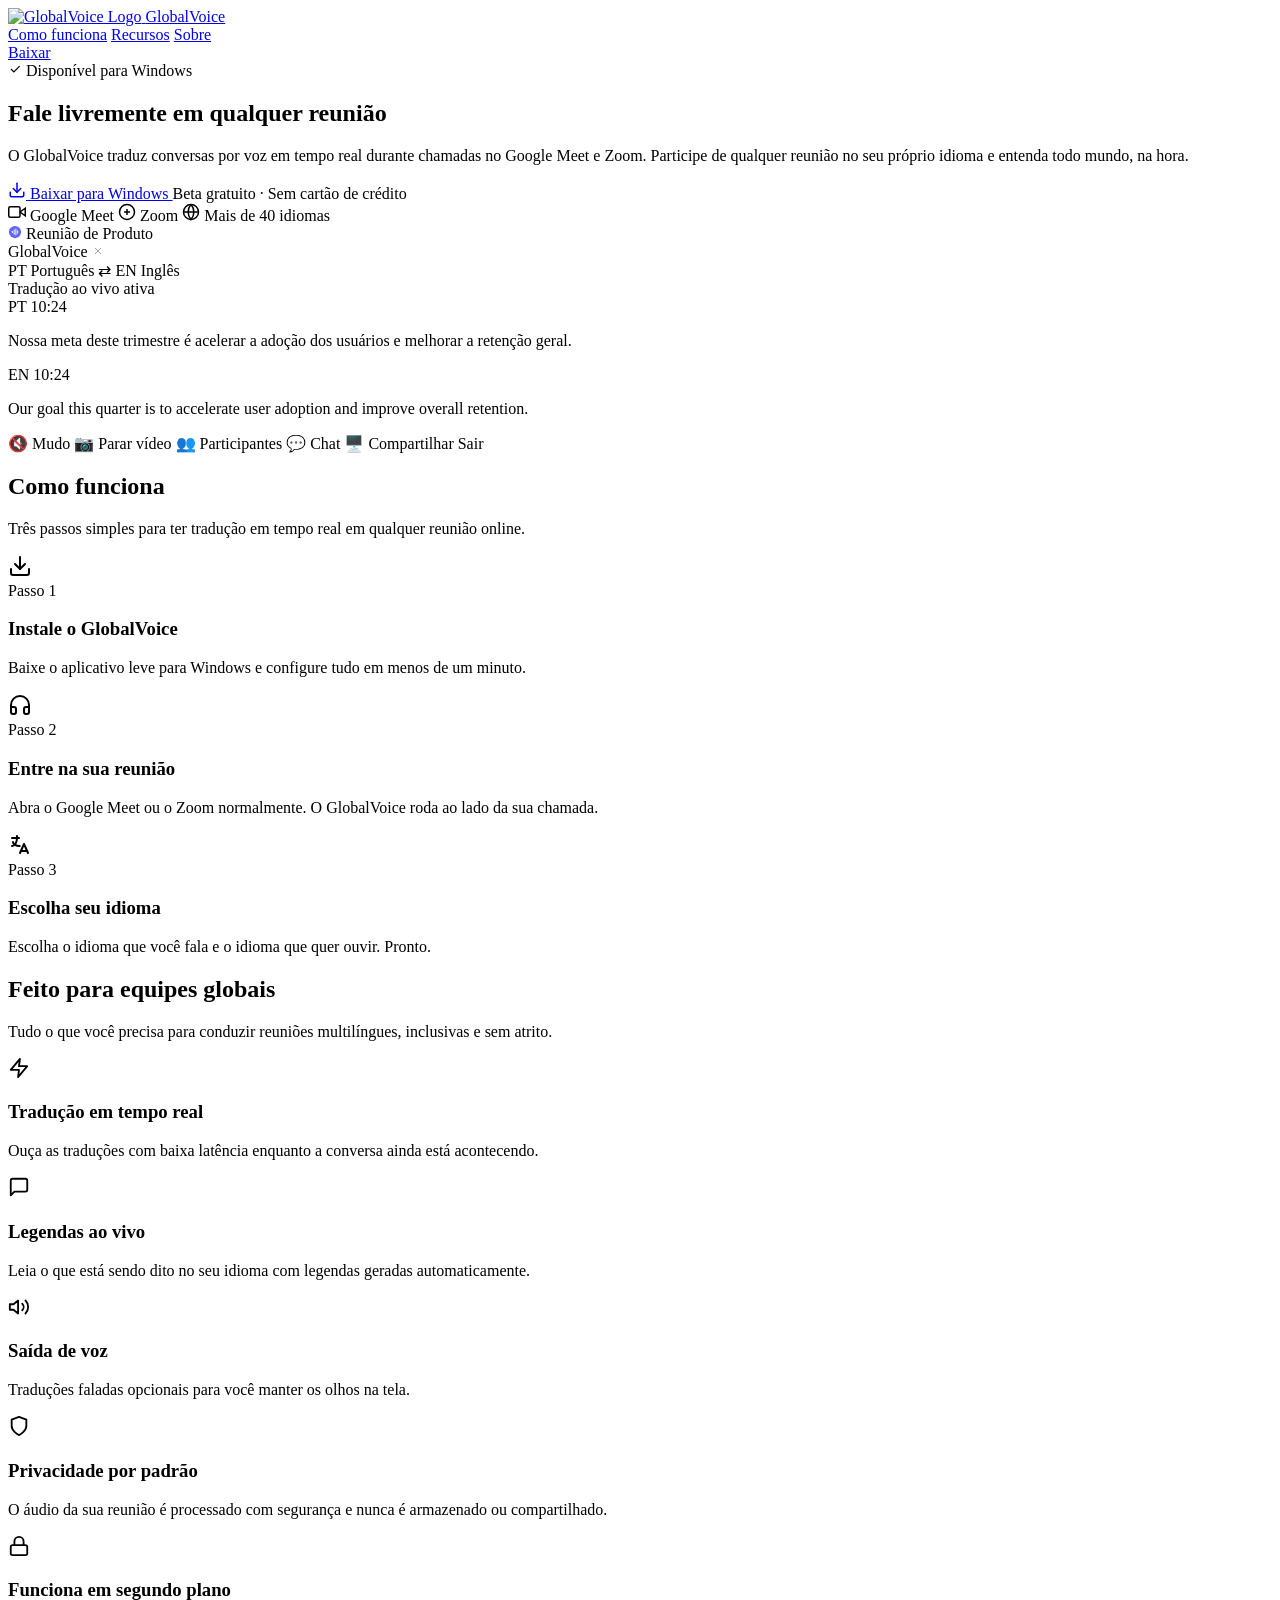
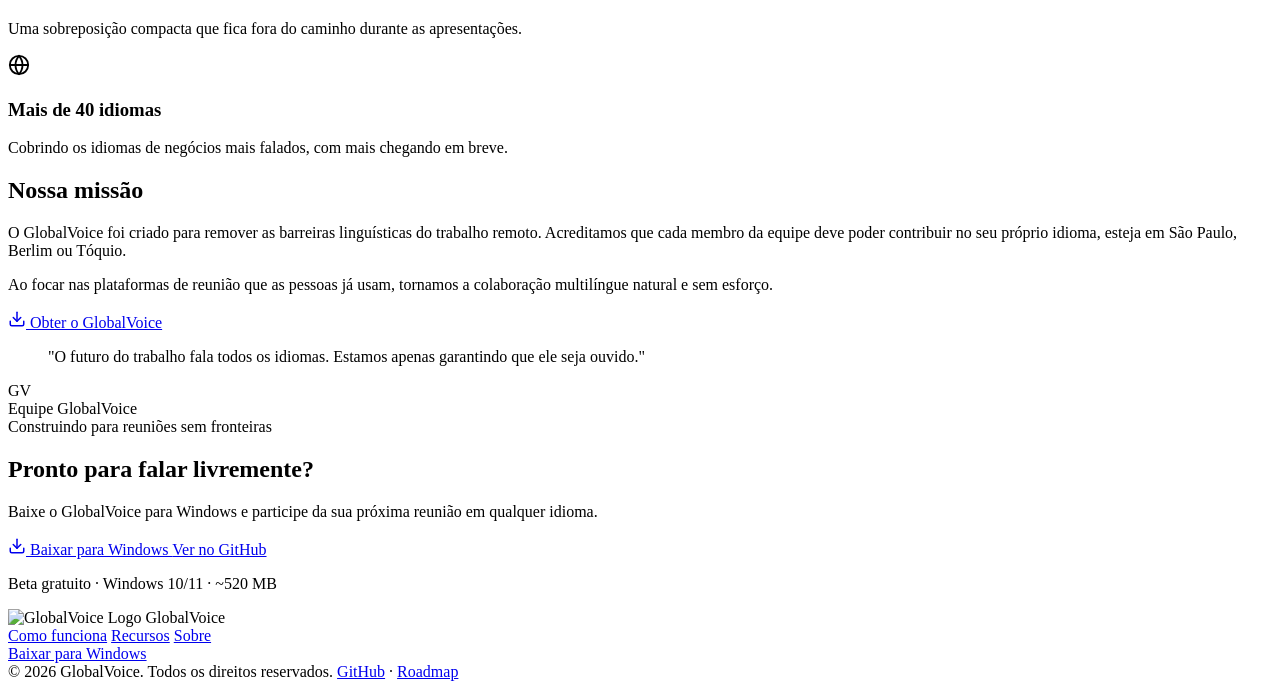
==== docs/index.html @ 8da2e888 "Create index.html" ====
<!DOCTYPE html>
<html lang="pt-BR">
<head>
    <meta charset="UTF-8">
    <meta name="viewport" content="width=device-width, initial-scale=1.0">
    <title>GlobalVoice — Fale livremente em qualquer reunião</title>
    <meta name="description" content="O GlobalVoice traduz conversas por voz em tempo real durante chamadas no Google Meet e Zoom. Participe de qualquer reunião no seu próprio idioma.">
    <!-- Atualizado para apontar para o novo ícone -->
    <link rel="icon" type="image/png" href="assets/newicon.png">
    <link rel="preconnect" href="https://fonts.googleapis.com">
    <link rel="preconnect" href="https://fonts.gstatic.com" crossorigin>
    <link href="https://fonts.googleapis.com/css2?family=Inter:wght@400;500;600;700;800&display=swap" rel="stylesheet">
    <link rel="stylesheet" href="style.css">
</head>
<body>

    <!-- ============ NAVBAR ============ -->
    <header class="navbar">
        <div class="container navbar-inner">
            <a href="#" class="brand" aria-label="GlobalVoice">
                <!-- Novo ícone como imagem -->
                <img src="assets/newicon.png" alt="GlobalVoice Logo" class="brand-logo">
                <span class="brand-name">GlobalVoice</span>
            </a>
            <nav class="nav-links">
                <a href="#como-funciona">Como funciona</a>
                <a href="#recursos">Recursos</a>
                <a href="#sobre">Sobre</a>
            </nav>
            <a href="https://github.com/GlobalVoice-Uni/GlobalVoice-Desktop/releases/latest/download/GlobalVoice-Setup-0.2.1.exe" class="btn btn-primary btn-sm">Baixar</a>
        </div>
    </header>

    <!-- ============ HERO ============ -->
    <section class="hero">
        <div class="container hero-grid">
            <div class="hero-content">
                <span class="badge">
                    <svg width="14" height="14" viewBox="0 0 24 24" fill="none" stroke="currentColor" stroke-width="2">
                        <path d="M5 12l5 5L20 7"/>
                    </svg>
                    Disponível para Windows
                </span>
                <h1 class="hero-title">Fale livremente em qualquer reunião</h1>
                <p class="hero-subtitle">
                    O GlobalVoice traduz conversas por voz em tempo real durante chamadas
                    no Google Meet e Zoom. Participe de qualquer reunião no seu próprio
                    idioma e entenda todo mundo, na hora.
                </p>
                <div class="hero-actions">
                    <a href="https://github.com/GlobalVoice-Uni/GlobalVoice-Desktop/releases/latest/download/GlobalVoice-Setup-0.2.1.exe" class="btn btn-primary btn-lg">
                        <svg width="18" height="18" viewBox="0 0 24 24" fill="none" stroke="currentColor" stroke-width="2" stroke-linecap="round" stroke-linejoin="round">
                            <path d="M21 15v4a2 2 0 0 1-2 2H5a2 2 0 0 1-2-2v-4"/>
                            <polyline points="7 10 12 15 17 10"/>
                            <line x1="12" y1="15" x2="12" y2="3"/>
                        </svg>
                        Baixar para Windows
                    </a>
                    <span class="hero-note">Beta gratuito · Sem cartão de crédito</span>
                </div>
                <div class="hero-platforms">
                    <span class="platform">
                        <svg width="18" height="18" viewBox="0 0 24 24" fill="none" stroke="currentColor" stroke-width="2">
                            <path d="M23 7l-7 5 7 5V7z"/>
                            <rect x="1" y="5" width="15" height="14" rx="2" ry="2"/>
                        </svg>
                        Google Meet
                    </span>
                    <span class="platform">
                        <svg width="18" height="18" viewBox="0 0 24 24" fill="none" stroke="currentColor" stroke-width="2">
                            <circle cx="12" cy="12" r="10"/>
                            <path d="M8 12h8M12 8v8"/>
                        </svg>
                        Zoom
                    </span>
                    <span class="platform">
                        <svg width="18" height="18" viewBox="0 0 24 24" fill="none" stroke="currentColor" stroke-width="2">
                            <circle cx="12" cy="12" r="10"/>
                            <path d="M2 12h20M12 2a15 15 0 0 1 0 20 15 15 0 0 1 0-20"/>
                        </svg>
                        Mais de 40 idiomas
                    </span>
                </div>
            </div>

            <!-- Mockup da janela -->
            <div class="hero-visual">
                <div class="mockup">
                    <div class="mockup-header">
                        <div class="mockup-dots">
                            <span></span><span></span><span></span>
                        </div>
                        <div class="mockup-title">
                            <!-- Ícone pequeno no mockup, mantive o SVG para não pesar -->
                            <svg width="14" height="14" viewBox="0 0 32 32" fill="none">
                                <circle cx="16" cy="16" r="14" fill="#6366F1"/>
                                <rect x="9"  y="13" width="2.2" height="6"  rx="1.1" fill="#FFFFFF"/>
                                <rect x="13" y="10" width="2.2" height="12" rx="1.1" fill="#FFFFFF"/>
                                <rect x="17" y="8"  width="2.2" height="16" rx="1.1" fill="#FFFFFF"/>
                                <rect x="21" y="12" width="2.2" height="8"  rx="1.1" fill="#FFFFFF"/>
                            </svg>
                            Reunião de Produto
                        </div>
                    </div>
                    <div class="mockup-body">
                        <div class="meeting-grid">
                            <div class="meeting-tile"></div>
                            <div class="meeting-tile"></div>
                            <div class="meeting-tile"></div>
                            <div class="meeting-tile"></div>
                        </div>
                        <aside class="meeting-sidebar">
                            <div class="sidebar-header">
                                <span>GlobalVoice</span>
                                <svg width="12" height="12" viewBox="0 0 24 24" fill="none" stroke="#94A3B8" stroke-width="2">
                                    <path d="M18 6L6 18M6 6l12 12"/>
                                </svg>
                            </div>
                            <div class="sidebar-langs">
                                <span class="lang-tag">PT Português</span>
                                <span class="lang-swap">⇄</span>
                                <span class="lang-tag lang-tag-active">EN Inglês</span>
                            </div>
                            <div class="sidebar-status">
                                <span class="dot dot-green"></span>
                                Tradução ao vivo ativa
                                <span class="waveform">
                                    <i></i><i></i><i></i><i></i><i></i>
                                </span>
                            </div>
                            <div class="chat-bubble">
                                <span class="chat-lang">PT</span>
                                <span class="chat-time">10:24</span>
                                <p>Nossa meta deste trimestre é acelerar a adoção dos usuários e melhorar a retenção geral.</p>
                            </div>
                            <div class="chat-bubble chat-bubble-alt">
                                <span class="chat-lang">EN</span>
                                <span class="chat-time">10:24</span>
                                <p>Our goal this quarter is to accelerate user adoption and improve overall retention.</p>
                            </div>
                        </aside>
                    </div>
                    <div class="mockup-footer">
                        <span>🔇 Mudo</span>
                        <span>📷 Parar vídeo</span>
                        <span>👥 Participantes</span>
                        <span>💬 Chat</span>
                        <span>🖥️ Compartilhar</span>
                        <span class="mockup-leave">Sair</span>
                    </div>
                </div>
            </div>
        </div>
    </section>

    <!-- ============ COMO FUNCIONA ============ -->
    <section id="como-funciona" class="section section-gray">
        <div class="container">
            <h2 class="section-title">Como funciona</h2>
            <p class="section-subtitle">Três passos simples para ter tradução em tempo real em qualquer reunião online.</p>

            <div class="steps-grid">
                <article class="step-card">
                    <div class="step-icon">
                        <svg width="24" height="24" viewBox="0 0 24 24" fill="none" stroke="currentColor" stroke-width="2" stroke-linecap="round" stroke-linejoin="round">
                            <path d="M21 15v4a2 2 0 0 1-2 2H5a2 2 0 0 1-2-2v-4"/>
                            <polyline points="7 10 12 15 17 10"/>
                            <line x1="12" y1="15" x2="12" y2="3"/>
                        </svg>
                    </div>
                    <span class="step-label">Passo 1</span>
                    <h3 class="step-title">Instale o GlobalVoice</h3>
                    <p class="step-text">Baixe o aplicativo leve para Windows e configure tudo em menos de um minuto.</p>
                </article>

                <article class="step-card">
                    <div class="step-icon">
                        <svg width="24" height="24" viewBox="0 0 24 24" fill="none" stroke="currentColor" stroke-width="2" stroke-linecap="round" stroke-linejoin="round">
                            <path d="M3 18v-6a9 9 0 0 1 18 0v6"/>
                            <path d="M21 19a2 2 0 0 1-2 2h-1a2 2 0 0 1-2-2v-3a2 2 0 0 1 2-2h3zM3 19a2 2 0 0 0 2 2h1a2 2 0 0 0 2-2v-3a2 2 0 0 0-2-2H3z"/>
                        </svg>
                    </div>
                    <span class="step-label">Passo 2</span>
                    <h3 class="step-title">Entre na sua reunião</h3>
                    <p class="step-text">Abra o Google Meet ou o Zoom normalmente. O GlobalVoice roda ao lado da sua chamada.</p>
                </article>

                <article class="step-card">
                    <div class="step-icon">
                        <svg width="24" height="24" viewBox="0 0 24 24" fill="none" stroke="currentColor" stroke-width="2" stroke-linecap="round" stroke-linejoin="round">
                            <path d="M4 5h7M9 3v2c0 4.418-2.239 8-5 8"/>
                            <path d="M5 9c0 2.144 2.952 3.908 6.7 4"/>
                            <path d="M12 20l4-9 4 9"/>
                            <path d="M19.1 18h-6.2"/>
                        </svg>
                    </div>
                    <span class="step-label">Passo 3</span>
                    <h3 class="step-title">Escolha seu idioma</h3>
                    <p class="step-text">Escolha o idioma que você fala e o idioma que quer ouvir. Pronto.</p>
                </article>
            </div>
        </div>
    </section>

    <!-- ============ RECURSOS ============ -->
    <section id="recursos" class="section">
        <div class="container">
            <h2 class="section-title">Feito para equipes globais</h2>
            <p class="section-subtitle">Tudo o que você precisa para conduzir reuniões multilíngues, inclusivas e sem atrito.</p>

            <div class="features-grid">
                <article class="feature-card feature-card-highlight">
                    <div class="feature-icon">
                        <svg width="22" height="22" viewBox="0 0 24 24" fill="none" stroke="currentColor" stroke-width="2" stroke-linecap="round" stroke-linejoin="round">
                            <polygon points="13 2 3 14 12 14 11 22 21 10 12 10 13 2"/>
                        </svg>
                    </div>
                    <h3 class="feature-title">Tradução em tempo real</h3>
                    <p class="feature-text">Ouça as traduções com baixa latência enquanto a conversa ainda está acontecendo.</p>
                </article>

                <article class="feature-card feature-card-highlight">
                    <div class="feature-icon">
                        <svg width="22" height="22" viewBox="0 0 24 24" fill="none" stroke="currentColor" stroke-width="2" stroke-linecap="round" stroke-linejoin="round">
                            <path d="M21 15a2 2 0 0 1-2 2H7l-4 4V5a2 2 0 0 1 2-2h14a2 2 0 0 1 2 2z"/>
                        </svg>
                    </div>
                    <h3 class="feature-title">Legendas ao vivo</h3>
                    <p class="feature-text">Leia o que está sendo dito no seu idioma com legendas geradas automaticamente.</p>
                </article>

                <article class="feature-card">
                    <div class="feature-icon">
                        <svg width="22" height="22" viewBox="0 0 24 24" fill="none" stroke="currentColor" stroke-width="2" stroke-linecap="round" stroke-linejoin="round">
                            <path d="M11 5L6 9H2v6h4l5 4V5z"/>
                            <path d="M19.07 4.93a10 10 0 0 1 0 14.14M15.54 8.46a5 5 0 0 1 0 7.07"/>
                        </svg>
                    </div>
                    <h3 class="feature-title">Saída de voz</h3>
                    <p class="feature-text">Traduções faladas opcionais para você manter os olhos na tela.</p>
                </article>

                <article class="feature-card">
                    <div class="feature-icon">
                        <svg width="22" height="22" viewBox="0 0 24 24" fill="none" stroke="currentColor" stroke-width="2" stroke-linecap="round" stroke-linejoin="round">
                            <path d="M12 22s8-4 8-10V5l-8-3-8 3v7c0 6 8 10 8 10z"/>
                        </svg>
                    </div>
                    <h3 class="feature-title">Privacidade por padrão</h3>
                    <p class="feature-text">O áudio da sua reunião é processado com segurança e nunca é armazenado ou compartilhado.</p>
                </article>

                <article class="feature-card">
                    <div class="feature-icon">
                        <svg width="22" height="22" viewBox="0 0 24 24" fill="none" stroke="currentColor" stroke-width="2" stroke-linecap="round" stroke-linejoin="round">
                            <rect x="3" y="11" width="18" height="11" rx="2" ry="2"/>
                            <path d="M7 11V7a5 5 0 0 1 10 0v4"/>
                        </svg>
                    </div>
                    <h3 class="feature-title">Funciona em segundo plano</h3>
                    <p class="feature-text">Uma sobreposição compacta que fica fora do caminho durante as apresentações.</p>
                </article>

                <article class="feature-card">
                    <div class="feature-icon">
                        <svg width="22" height="22" viewBox="0 0 24 24" fill="none" stroke="currentColor" stroke-width="2" stroke-linecap="round" stroke-linejoin="round">
                            <circle cx="12" cy="12" r="10"/>
                            <path d="M2 12h20M12 2a15 15 0 0 1 0 20 15 15 0 0 1 0-20"/>
                        </svg>
                    </div>
                    <h3 class="feature-title">Mais de 40 idiomas</h3>
                    <p class="feature-text">Cobrindo os idiomas de negócios mais falados, com mais chegando em breve.</p>
                </article>
            </div>
        </div>
    </section>

    <!-- ============ SOBRE / MISSÃO ============ -->
    <section id="sobre" class="section">
        <div class="container about-grid">
            <div class="about-content">
                <h2 class="section-title">Nossa missão</h2>
                <p class="about-text">
                    O GlobalVoice foi criado para remover as barreiras linguísticas do
                    trabalho remoto. Acreditamos que cada membro da equipe deve poder
                    contribuir no seu próprio idioma, esteja em São Paulo, Berlim ou Tóquio.
                </p>
                <p class="about-text">
                    Ao focar nas plataformas de reunião que as pessoas já usam, tornamos
                    a colaboração multilíngue natural e sem esforço.
                </p>
                <a href="https://github.com/GlobalVoice-Uni/GlobalVoice-Desktop/releases/latest/download/GlobalVoice-Setup-0.2.1.exe" class="btn btn-primary btn-lg">
                    <svg width="18" height="18" viewBox="0 0 24 24" fill="none" stroke="currentColor" stroke-width="2" stroke-linecap="round" stroke-linejoin="round">
                        <path d="M21 15v4a2 2 0 0 1-2 2H5a2 2 0 0 1-2-2v-4"/>
                        <polyline points="7 10 12 15 17 10"/>
                        <line x1="12" y1="15" x2="12" y2="3"/>
                    </svg>
                    Obter o GlobalVoice
                </a>
            </div>

            <div class="about-quote">
                <blockquote>
                    "O futuro do trabalho fala todos os idiomas. Estamos apenas garantindo que ele seja ouvido."
                </blockquote>
                <div class="quote-author">
                    <div class="quote-avatar">GV</div>
                    <div>
                        <div class="quote-name">Equipe GlobalVoice</div>
                        <div class="quote-role">Construindo para reuniões sem fronteiras</div>
                    </div>
                </div>
            </div>
        </div>
    </section>

    <!-- ============ DOWNLOAD CTA ============ -->
    <section id="download" class="section section-dark">
        <div class="container download-inner">
            <h2 class="download-title">Pronto para falar livremente?</h2>
            <p class="download-subtitle">Baixe o GlobalVoice para Windows e participe da sua próxima reunião em qualquer idioma.</p>
            <div class="download-actions">
                <a href="https://github.com/GlobalVoice-Uni/GlobalVoice-Desktop/releases/latest/download/GlobalVoice-Setup-0.2.1.exe" class="btn btn-light btn-lg" id="download-button">
                    <svg width="18" height="18" viewBox="0 0 24 24" fill="none" stroke="currentColor" stroke-width="2" stroke-linecap="round" stroke-linejoin="round">
                        <path d="M21 15v4a2 2 0 0 1-2 2H5a2 2 0 0 1-2-2v-4"/>
                        <polyline points="7 10 12 15 17 10"/>
                        <line x1="12" y1="15" x2="12" y2="3"/>
                    </svg>
                    Baixar para Windows
                </a>
                <a href="https://github.com/GlobalVoice-Uni/GlobalVoice-Desktop" class="btn btn-outline-light btn-lg" target="_blank" rel="noopener">
                    Ver no GitHub
                </a>
            </div>
            <p class="download-meta">Beta gratuito · Windows 10/11 · ~520 MB</p>
        </div>
    </section>

    <!-- ============ FOOTER ============ -->
    <footer class="footer">
        <div class="container footer-inner">
            <div class="footer-brand">
                <!-- Novo ícone no rodapé -->
                <img src="assets/newicon.png" alt="GlobalVoice Logo" class="brand-logo">
                <span class="brand-name">GlobalVoice</span>
            </div>
            <nav class="footer-links">
                <a href="#como-funciona">Como funciona</a>
                <a href="#recursos">Recursos</a>
                <a href="#sobre">Sobre</a>
            </nav>
            <a href="https://github.com/GlobalVoice-Uni/GlobalVoice-Desktop/releases/latest/download/GlobalVoice-Setup-0.2.1.exe" class="btn btn-primary btn-sm">Baixar para Windows</a>
        </div>
        <div class="container footer-bottom">
            <span>© 2026 GlobalVoice. Todos os direitos reservados.</span>
            <span>
                <a href="https://github.com/GlobalVoice-Uni/GlobalVoice-Desktop" target="_blank" rel="noopener">GitHub</a>
                ·
                <a href="https://github.com/GlobalVoice-Uni/GlobalVoice-Desktop/blob/main/roadmap.md" target="_blank" rel="noopener">Roadmap</a>
            </span>
        </div>
    </footer>

</body>
</html>
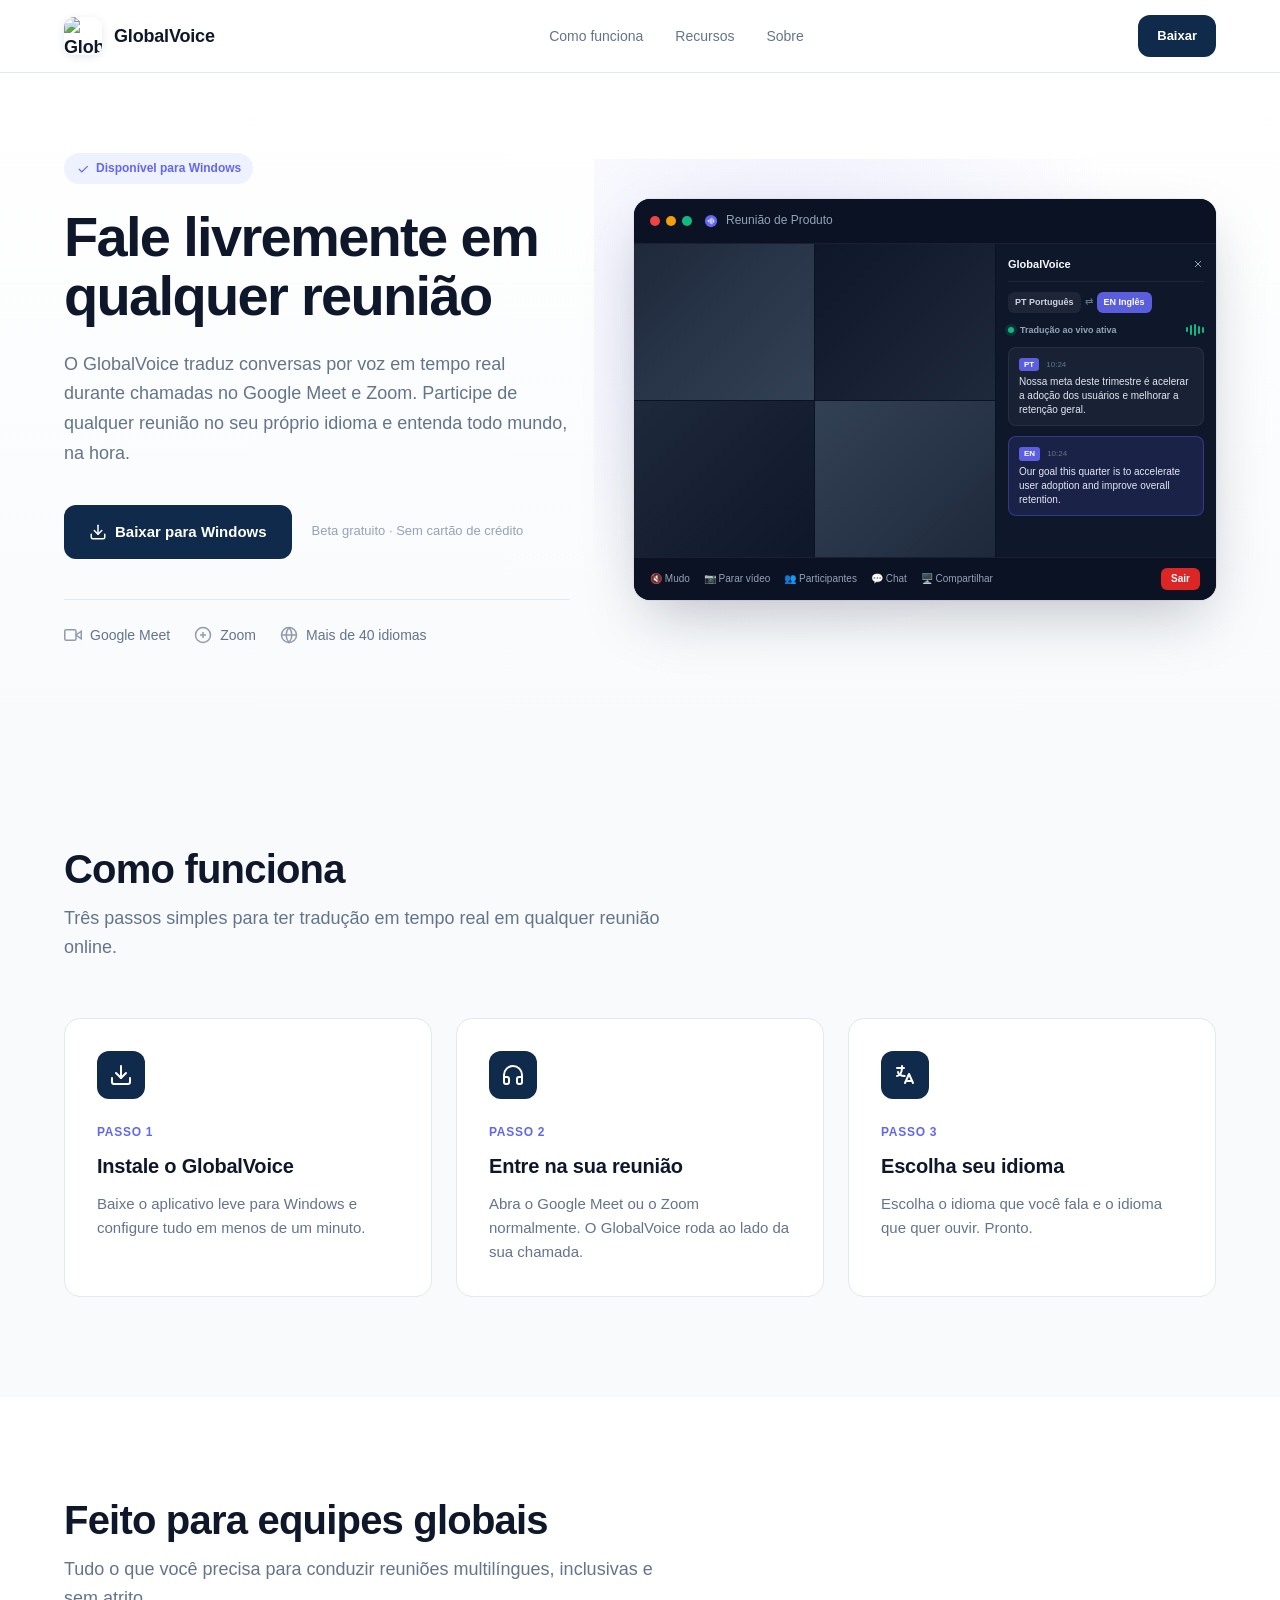
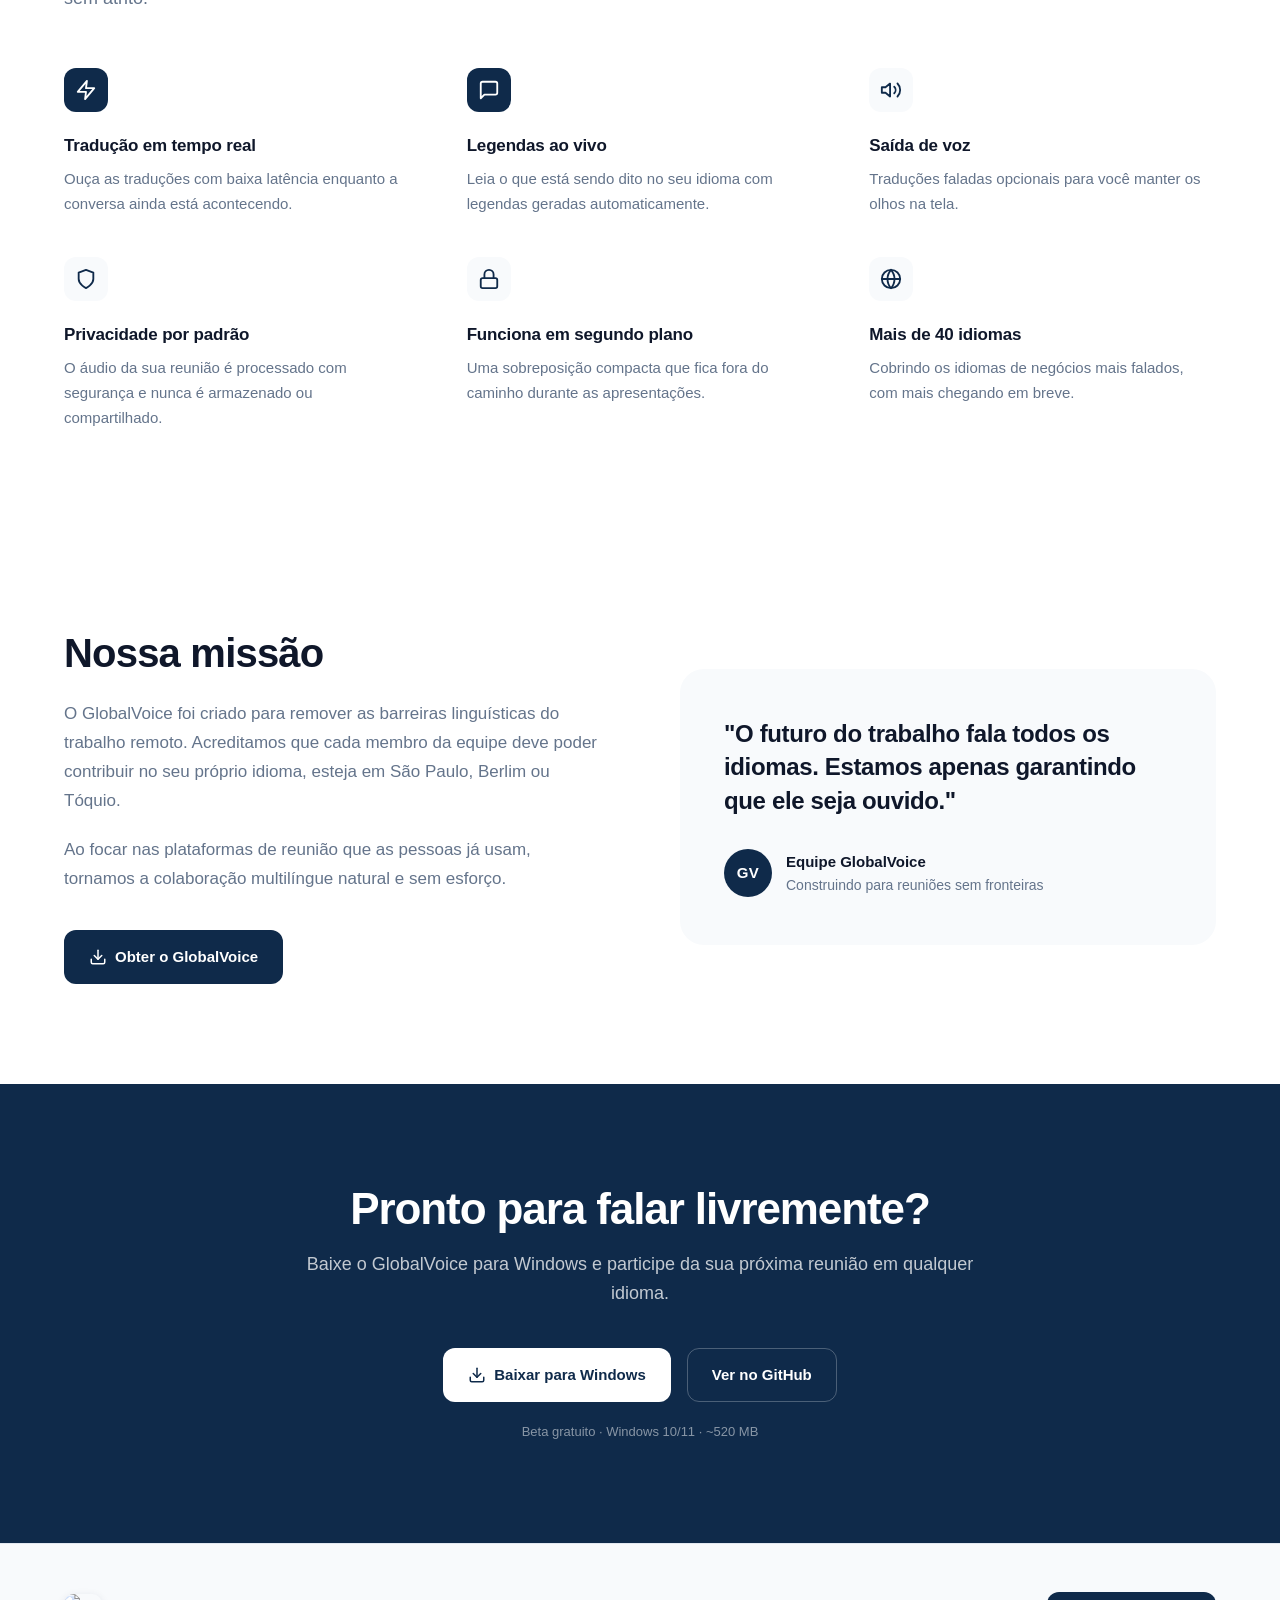
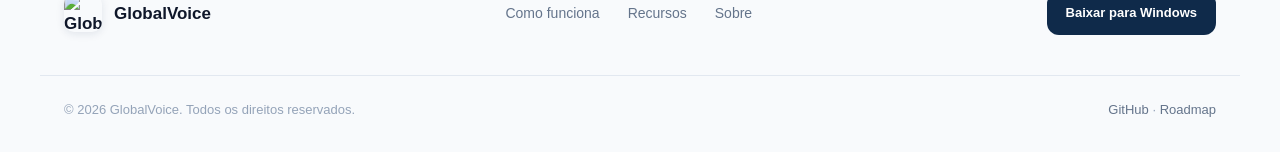
==== commit 8dfda1bb: "Update index.html" ====
--- a/docs/index.html
+++ b/docs/index.html
@@ -18,7 +18,6 @@
     <header class="navbar">
         <div class="container navbar-inner">
             <a href="#" class="brand" aria-label="GlobalVoice">
-                <!-- Novo ícone como imagem -->
                 <img src="assets/newicon.png" alt="GlobalVoice Logo" class="brand-logo">
                 <span class="brand-name">GlobalVoice</span>
             </a>
@@ -27,7 +26,8 @@
                 <a href="#recursos">Recursos</a>
                 <a href="#sobre">Sobre</a>
             </nav>
-            <a href="https://github.com/GlobalVoice-Uni/GlobalVoice-Desktop/releases/latest/download/GlobalVoice-Setup-0.2.1.exe" class="btn btn-primary btn-sm">Baixar</a>
+            <!-- Link 1: Navbar -->
+            <a href="https://github.com/GlobalVoice-Uni/GlobalVoice-Desktop/releases/latest/download/GlobalVoice-Setup-0.4.1.exe" class="btn btn-primary btn-sm">Baixar</a>
         </div>
     </header>
 
@@ -48,7 +48,8 @@
                     idioma e entenda todo mundo, na hora.
                 </p>
                 <div class="hero-actions">
-                    <a href="https://github.com/GlobalVoice-Uni/GlobalVoice-Desktop/releases/latest/download/GlobalVoice-Setup-0.2.1.exe" class="btn btn-primary btn-lg">
+                    <!-- Link 2: Hero principal -->
+                    <a href="https://github.com/GlobalVoice-Uni/GlobalVoice-Desktop/releases/latest/download/GlobalVoice-Setup-0.4.1.exe" class="btn btn-primary btn-lg">
                         <svg width="18" height="18" viewBox="0 0 24 24" fill="none" stroke="currentColor" stroke-width="2" stroke-linecap="round" stroke-linejoin="round">
                             <path d="M21 15v4a2 2 0 0 1-2 2H5a2 2 0 0 1-2-2v-4"/>
                             <polyline points="7 10 12 15 17 10"/>
@@ -91,7 +92,6 @@
                             <span></span><span></span><span></span>
                         </div>
                         <div class="mockup-title">
-                            <!-- Ícone pequeno no mockup, mantive o SVG para não pesar -->
                             <svg width="14" height="14" viewBox="0 0 32 32" fill="none">
                                 <circle cx="16" cy="16" r="14" fill="#6366F1"/>
                                 <rect x="9"  y="13" width="2.2" height="6"  rx="1.1" fill="#FFFFFF"/>
@@ -289,7 +289,8 @@
                     Ao focar nas plataformas de reunião que as pessoas já usam, tornamos
                     a colaboração multilíngue natural e sem esforço.
                 </p>
-                <a href="https://github.com/GlobalVoice-Uni/GlobalVoice-Desktop/releases/latest/download/GlobalVoice-Setup-0.2.1.exe" class="btn btn-primary btn-lg">
+                <!-- Link 3: Nossa Missão -->
+                <a href="https://github.com/GlobalVoice-Uni/GlobalVoice-Desktop/releases/latest/download/GlobalVoice-Setup-0.4.1.exe" class="btn btn-primary btn-lg">
                     <svg width="18" height="18" viewBox="0 0 24 24" fill="none" stroke="currentColor" stroke-width="2" stroke-linecap="round" stroke-linejoin="round">
                         <path d="M21 15v4a2 2 0 0 1-2 2H5a2 2 0 0 1-2-2v-4"/>
                         <polyline points="7 10 12 15 17 10"/>
@@ -320,7 +321,8 @@
             <h2 class="download-title">Pronto para falar livremente?</h2>
             <p class="download-subtitle">Baixe o GlobalVoice para Windows e participe da sua próxima reunião em qualquer idioma.</p>
             <div class="download-actions">
-                <a href="https://github.com/GlobalVoice-Uni/GlobalVoice-Desktop/releases/latest/download/GlobalVoice-Setup-0.2.1.exe" class="btn btn-light btn-lg" id="download-button">
+                <!-- Link 4: CTA Principal -->
+                <a href="https://github.com/GlobalVoice-Uni/GlobalVoice-Desktop/releases/latest/download/GlobalVoice-Setup-0.4.1.exe" class="btn btn-light btn-lg" id="download-button">
                     <svg width="18" height="18" viewBox="0 0 24 24" fill="none" stroke="currentColor" stroke-width="2" stroke-linecap="round" stroke-linejoin="round">
                         <path d="M21 15v4a2 2 0 0 1-2 2H5a2 2 0 0 1-2-2v-4"/>
                         <polyline points="7 10 12 15 17 10"/>
@@ -340,7 +342,6 @@
     <footer class="footer">
         <div class="container footer-inner">
             <div class="footer-brand">
-                <!-- Novo ícone no rodapé -->
                 <img src="assets/newicon.png" alt="GlobalVoice Logo" class="brand-logo">
                 <span class="brand-name">GlobalVoice</span>
             </div>
@@ -349,7 +350,8 @@
                 <a href="#recursos">Recursos</a>
                 <a href="#sobre">Sobre</a>
             </nav>
-            <a href="https://github.com/GlobalVoice-Uni/GlobalVoice-Desktop/releases/latest/download/GlobalVoice-Setup-0.2.1.exe" class="btn btn-primary btn-sm">Baixar para Windows</a>
+            <!-- Link 5: Footer -->
+            <a href="https://github.com/GlobalVoice-Uni/GlobalVoice-Desktop/releases/latest/download/GlobalVoice-Setup-0.4.1.exe" class="btn btn-primary btn-sm">Baixar para Windows</a>
         </div>
         <div class="container footer-bottom">
             <span>© 2026 GlobalVoice. Todos os direitos reservados.</span>
--- a/docs/style.css
+++ b/docs/style.css
@@ -0,0 +1,972 @@
+/* ============================================================
+   GlobalVoice — Landing Page
+   ============================================================ */
+
+:root {
+    /* Cores */
+    --bg: #FFFFFF;
+    --bg-soft: #F8FAFC;
+    --bg-dark: #0F2A4A;
+    --bg-dark-hover: #1E3A5F;
+
+    --text: #0F172A;
+    --text-muted: #64748B;
+    --text-soft: #94A3B8;
+    --text-inverse: #FFFFFF;
+
+    --primary: #0F2A4A;
+    --primary-hover: #1E3A5F;
+    --accent: #6366F1;
+    --success: #10B981;
+
+    --border: #E2E8F0;
+    --border-soft: #F1F5F9;
+
+    /* Layout */
+    --container: 1200px;
+    --radius-sm: 8px;
+    --radius: 12px;
+    --radius-lg: 16px;
+    --radius-xl: 24px;
+
+    /* Tipografia */
+    --font-sans: 'Inter', -apple-system, BlinkMacSystemFont, 'Segoe UI', sans-serif;
+}
+
+* {
+    box-sizing: border-box;
+    margin: 0;
+    padding: 0;
+}
+
+html {
+    scroll-behavior: smooth;
+    -webkit-font-smoothing: antialiased;
+}
+
+body {
+    font-family: var(--font-sans);
+    color: var(--text);
+    background: var(--bg);
+    line-height: 1.6;
+    font-size: 16px;
+}
+
+a {
+    color: inherit;
+    text-decoration: none;
+}
+
+img {
+    max-width: 100%;
+    display: block;
+}
+
+.container {
+    max-width: var(--container);
+    margin: 0 auto;
+    padding: 0 24px;
+}
+
+/* ============================================================
+   NAVBAR
+   ============================================================ */
+
+.navbar {
+    position: sticky;
+    top: 0;
+    z-index: 100;
+    background: rgba(255, 255, 255, 0.85);
+    backdrop-filter: blur(12px);
+    -webkit-backdrop-filter: blur(12px);
+    border-bottom: 1px solid var(--border);
+}
+
+.navbar-inner {
+    display: flex;
+    align-items: center;
+    justify-content: space-between;
+    height: 72px;
+    gap: 32px;
+}
+
+.brand {
+    display: flex;
+    align-items: center;
+    gap: 12px; /* Aumentei um pouco o espaço entre a imagem e o texto */
+    font-weight: 800;
+    font-size: 18px;
+    color: var(--text);
+    letter-spacing: -0.01em;
+}
+
+/* Estilização para a nova imagem do logo */
+.brand-logo {
+    width: 38px;
+    height: 38px;
+    border-radius: 10px; /* Deixa as bordas arredondadas (estilo ícone de app) */
+    object-fit: cover;   /* Garante que a imagem preencha o espaço sem distorcer */
+    box-shadow: 0 2px 8px rgba(15, 42, 74, 0.1); /* Sombra sutil para dar destaque */
+}
+
+.nav-links {
+    display: flex;
+    gap: 32px;
+    flex: 1;
+    justify-content: center;
+}
+
+.nav-links a {
+    color: var(--text-muted);
+    font-size: 14px;
+    font-weight: 500;
+    transition: color 0.15s ease;
+}
+
+.nav-links a:hover {
+    color: var(--text);
+}
+
+/* ============================================================
+   BOTÕES
+   ============================================================ */
+
+.btn {
+    display: inline-flex;
+    align-items: center;
+    justify-content: center;
+    gap: 8px;
+    border-radius: var(--radius);
+    font-weight: 600;
+    font-size: 14px;
+    padding: 12px 20px;
+    border: 1px solid transparent;
+    cursor: pointer;
+    transition: all 0.15s ease;
+    white-space: nowrap;
+    text-decoration: none;
+    font-family: inherit;
+}
+
+.btn-sm {
+    padding: 10px 18px;
+    font-size: 13px;
+}
+
+.btn-lg {
+    padding: 14px 24px;
+    font-size: 15px;
+}
+
+.btn-primary {
+    background: var(--primary);
+    color: var(--text-inverse);
+}
+
+.btn-primary:hover {
+    background: var(--primary-hover);
+    transform: translateY(-1px);
+    box-shadow: 0 8px 20px rgba(15, 42, 74, 0.20);
+}
+
+.btn-light {
+    background: #FFFFFF;
+    color: var(--primary);
+}
+
+.btn-light:hover {
+    background: #F1F5F9;
+    transform: translateY(-1px);
+    box-shadow: 0 8px 20px rgba(0, 0, 0, 0.20);
+}
+
+.btn-outline-light {
+    background: transparent;
+    color: #FFFFFF;
+    border-color: rgba(255, 255, 255, 0.25);
+}
+
+.btn-outline-light:hover {
+    background: rgba(255, 255, 255, 0.10);
+    border-color: rgba(255, 255, 255, 0.45);
+}
+
+/* ============================================================
+   HERO
+   ============================================================ */
+
+.hero {
+    padding: 80px 0 100px;
+    background: linear-gradient(180deg, #FFFFFF 0%, #F8FAFC 100%);
+    overflow: hidden;
+}
+
+.hero-grid {
+    display: grid;
+    grid-template-columns: 1fr 1.15fr;
+    gap: 64px;
+    align-items: center;
+}
+
+.badge {
+    display: inline-flex;
+    align-items: center;
+    gap: 6px;
+    padding: 6px 12px;
+    background: #EEF2FF;
+    color: var(--accent);
+    border-radius: 999px;
+    font-size: 12px;
+    font-weight: 600;
+    margin-bottom: 24px;
+}
+
+.hero-title {
+    font-size: 56px;
+    font-weight: 800;
+    line-height: 1.05;
+    letter-spacing: -0.03em;
+    color: var(--text);
+    margin-bottom: 24px;
+}
+
+.hero-subtitle {
+    font-size: 18px;
+    color: var(--text-muted);
+    line-height: 1.65;
+    margin-bottom: 36px;
+    max-width: 520px;
+}
+
+.hero-actions {
+    display: flex;
+    align-items: center;
+    gap: 20px;
+    flex-wrap: wrap;
+    margin-bottom: 40px;
+}
+
+.hero-note {
+    font-size: 13px;
+    color: var(--text-soft);
+}
+
+.hero-platforms {
+    display: flex;
+    gap: 24px;
+    flex-wrap: wrap;
+    padding-top: 24px;
+    border-top: 1px solid var(--border);
+}
+
+.platform {
+    display: inline-flex;
+    align-items: center;
+    gap: 8px;
+    color: var(--text-muted);
+    font-size: 14px;
+    font-weight: 500;
+}
+
+.platform svg {
+    color: var(--text-muted);
+    opacity: 0.7;
+}
+
+/* ============================================================
+   HERO — MOCKUP
+   ============================================================ */
+
+.hero-visual {
+    position: relative;
+}
+
+.hero-visual::before {
+    content: '';
+    position: absolute;
+    inset: -40px;
+    background: radial-gradient(circle at 30% 30%, rgba(99, 102, 241, 0.12), transparent 60%);
+    z-index: 0;
+    pointer-events: none;
+}
+
+.mockup {
+    position: relative;
+    z-index: 1;
+    background: #0F172A;
+    border-radius: var(--radius-lg);
+    box-shadow:
+        0 24px 60px -12px rgba(15, 23, 42, 0.25),
+        0 0 0 1px rgba(15, 23, 42, 0.05);
+    overflow: hidden;
+    aspect-ratio: 16 / 11;
+    display: flex;
+    flex-direction: column;
+}
+
+.mockup-header {
+    display: flex;
+    align-items: center;
+    gap: 12px;
+    padding: 12px 16px;
+    background: #0B1224;
+    border-bottom: 1px solid rgba(255, 255, 255, 0.06);
+}
+
+.mockup-dots {
+    display: flex;
+    gap: 6px;
+}
+
+.mockup-dots span {
+    width: 10px;
+    height: 10px;
+    border-radius: 50%;
+    background: rgba(255, 255, 255, 0.15);
+}
+
+.mockup-dots span:first-child { background: #EF4444; }
+.mockup-dots span:nth-child(2) { background: #F59E0B; }
+.mockup-dots span:nth-child(3) { background: #10B981; }
+
+.mockup-title {
+    display: flex;
+    align-items: center;
+    gap: 8px;
+    color: #94A3B8;
+    font-size: 12px;
+    font-weight: 500;
+}
+
+.mockup-body {
+    flex: 1;
+    display: grid;
+    grid-template-columns: 1fr 220px;
+    gap: 1px;
+    background: #0B1224;
+    min-height: 0;
+}
+
+.meeting-grid {
+    display: grid;
+    grid-template-columns: 1fr 1fr;
+    grid-template-rows: 1fr 1fr;
+    gap: 1px;
+    background: #0B1224;
+}
+
+.meeting-tile {
+    background: linear-gradient(135deg, #1E293B 0%, #0F172A 100%);
+}
+
+.meeting-tile:nth-child(1) { background: linear-gradient(135deg, #1E293B 0%, #334155 100%); }
+.meeting-tile:nth-child(2) { background: linear-gradient(135deg, #0F172A 0%, #1E293B 100%); }
+.meeting-tile:nth-child(3) { background: linear-gradient(135deg, #1E293B 0%, #0F172A 100%); }
+.meeting-tile:nth-child(4) { background: linear-gradient(135deg, #334155 0%, #1E293B 100%); }
+
+.meeting-sidebar {
+    background: #0F172A;
+    padding: 12px;
+    display: flex;
+    flex-direction: column;
+    gap: 10px;
+    font-size: 11px;
+    overflow: hidden;
+}
+
+.sidebar-header {
+    display: flex;
+    align-items: center;
+    justify-content: space-between;
+    color: #F8FAFC;
+    font-weight: 700;
+    font-size: 11px;
+    padding-bottom: 8px;
+    border-bottom: 1px solid rgba(255, 255, 255, 0.06);
+}
+
+.sidebar-langs {
+    display: flex;
+    align-items: center;
+    gap: 4px;
+}
+
+.lang-tag {
+    background: rgba(255, 255, 255, 0.06);
+    color: #CBD5E1;
+    padding: 3px 7px;
+    border-radius: 6px;
+    font-size: 9px;
+    font-weight: 600;
+}
+
+.lang-tag-active {
+    background: rgba(99, 102, 241, 0.9);
+    color: #FFFFFF;
+}
+
+.lang-swap {
+    color: #64748B;
+    font-size: 10px;
+}
+
+.sidebar-status {
+    display: flex;
+    align-items: center;
+    gap: 6px;
+    color: #94A3B8;
+    font-size: 9px;
+    font-weight: 600;
+}
+
+.dot {
+    width: 6px;
+    height: 6px;
+    border-radius: 50%;
+}
+
+.dot-green {
+    background: var(--success);
+    box-shadow: 0 0 0 3px rgba(16, 185, 129, 0.15);
+}
+
+.waveform {
+    display: inline-flex;
+    align-items: center;
+    gap: 2px;
+    margin-left: auto;
+    height: 12px;
+}
+
+.waveform i {
+    display: block;
+    width: 2px;
+    background: var(--success);
+    border-radius: 1px;
+    animation: wave 1.2s ease-in-out infinite;
+}
+
+.waveform i:nth-child(1) { height: 40%; animation-delay: 0s; }
+.waveform i:nth-child(2) { height: 80%; animation-delay: 0.15s; }
+.waveform i:nth-child(3) { height: 100%; animation-delay: 0.3s; }
+.waveform i:nth-child(4) { height: 70%; animation-delay: 0.45s; }
+.waveform i:nth-child(5) { height: 50%; animation-delay: 0.6s; }
+
+@keyframes wave {
+    0%, 100% { transform: scaleY(0.5); }
+    50% { transform: scaleY(1); }
+}
+
+.chat-bubble {
+    background: rgba(30, 41, 59, 0.7);
+    border: 1px solid rgba(148, 163, 184, 0.1);
+    border-radius: 8px;
+    padding: 8px 10px;
+    color: #F8FAFC;
+    line-height: 1.4;
+}
+
+.chat-bubble-alt {
+    background: rgba(99, 102, 241, 0.15);
+    border-color: rgba(99, 102, 241, 0.35);
+}
+
+.chat-lang {
+    display: inline-block;
+    background: rgba(99, 102, 241, 0.9);
+    color: #FFFFFF;
+    font-size: 8px;
+    font-weight: 700;
+    padding: 1px 5px;
+    border-radius: 3px;
+    margin-right: 4px;
+}
+
+.chat-time {
+    color: #64748B;
+    font-size: 8px;
+}
+
+.chat-bubble p {
+    margin-top: 4px;
+    font-size: 10px;
+    color: #E2E8F0;
+}
+
+.mockup-footer {
+    display: flex;
+    align-items: center;
+    justify-content: center;
+    gap: 14px;
+    padding: 10px 16px;
+    background: #0B1224;
+    border-top: 1px solid rgba(255, 255, 255, 0.06);
+    color: #94A3B8;
+    font-size: 10px;
+}
+
+.mockup-leave {
+    background: #DC2626;
+    color: #FFFFFF;
+    padding: 3px 10px;
+    border-radius: 6px;
+    font-weight: 600;
+    margin-left: auto;
+}
+
+/* ============================================================
+   SEÇÕES
+   ============================================================ */
+
+.section {
+    padding: 100px 0;
+}
+
+.section-gray {
+    background: var(--bg-soft);
+}
+
+.section-dark {
+    background: var(--bg-dark);
+    color: #FFFFFF;
+}
+
+.section-title {
+    font-size: 40px;
+    font-weight: 800;
+    letter-spacing: -0.02em;
+    color: var(--text);
+    margin-bottom: 12px;
+    line-height: 1.15;
+}
+
+.section-dark .section-title {
+    color: #FFFFFF;
+}
+
+.section-subtitle {
+    font-size: 18px;
+    color: var(--text-muted);
+    max-width: 620px;
+    margin-bottom: 56px;
+}
+
+.section-dark .section-subtitle {
+    color: rgba(255, 255, 255, 0.7);
+}
+
+/* ============================================================
+   HOW IT WORKS
+   ============================================================ */
+
+.steps-grid {
+    display: grid;
+    grid-template-columns: repeat(3, 1fr);
+    gap: 24px;
+}
+
+.step-card {
+    background: #FFFFFF;
+    border: 1px solid var(--border);
+    border-radius: var(--radius-lg);
+    padding: 32px;
+    transition: all 0.2s ease;
+}
+
+.step-card:hover {
+    transform: translateY(-4px);
+    box-shadow: 0 12px 32px -8px rgba(15, 23, 42, 0.10);
+    border-color: #CBD5E1;
+}
+
+.step-icon {
+    width: 48px;
+    height: 48px;
+    background: var(--primary);
+    color: #FFFFFF;
+    border-radius: var(--radius);
+    display: flex;
+    align-items: center;
+    justify-content: center;
+    margin-bottom: 24px;
+}
+
+.step-label {
+    display: block;
+    font-size: 12px;
+    font-weight: 700;
+    color: var(--accent);
+    text-transform: uppercase;
+    letter-spacing: 0.06em;
+    margin-bottom: 8px;
+}
+
+.step-title {
+    font-size: 20px;
+    font-weight: 700;
+    color: var(--text);
+    margin-bottom: 10px;
+    letter-spacing: -0.01em;
+}
+
+.step-text {
+    font-size: 15px;
+    color: var(--text-muted);
+    line-height: 1.6;
+}
+
+/* ============================================================
+   FEATURES
+   ============================================================ */
+
+.features-grid {
+    display: grid;
+    grid-template-columns: repeat(3, 1fr);
+    gap: 40px 56px;
+}
+
+.feature-card {
+    transition: transform 0.2s ease;
+}
+
+.feature-card:hover {
+    transform: translateY(-2px);
+}
+
+.feature-icon {
+    width: 44px;
+    height: 44px;
+    background: var(--bg-soft);
+    color: var(--primary);
+    border-radius: var(--radius);
+    display: flex;
+    align-items: center;
+    justify-content: center;
+    margin-bottom: 20px;
+    transition: all 0.2s ease;
+}
+
+.feature-card-highlight .feature-icon {
+    background: var(--primary);
+    color: #FFFFFF;
+}
+
+.feature-card:hover .feature-icon {
+    transform: scale(1.05);
+}
+
+.feature-title {
+    font-size: 17px;
+    font-weight: 700;
+    color: var(--text);
+    margin-bottom: 8px;
+    letter-spacing: -0.01em;
+}
+
+.feature-text {
+    font-size: 15px;
+    color: var(--text-muted);
+    line-height: 1.65;
+}
+
+/* ============================================================
+   ABOUT / MISSION
+   ============================================================ */
+
+.about-grid {
+    display: grid;
+    grid-template-columns: 1fr 1fr;
+    gap: 80px;
+    align-items: center;
+}
+
+.about-content .section-title {
+    margin-bottom: 24px;
+}
+
+.about-text {
+    font-size: 17px;
+    color: var(--text-muted);
+    line-height: 1.7;
+    margin-bottom: 20px;
+}
+
+.about-content .btn {
+    margin-top: 16px;
+}
+
+.about-quote {
+    background: var(--bg-soft);
+    border-radius: var(--radius-xl);
+    padding: 48px 44px;
+    position: relative;
+}
+
+.about-quote blockquote {
+    font-size: 24px;
+    font-weight: 700;
+    line-height: 1.4;
+    color: var(--text);
+    letter-spacing: -0.015em;
+    margin-bottom: 32px;
+}
+
+.quote-author {
+    display: flex;
+    align-items: center;
+    gap: 14px;
+}
+
+.quote-avatar {
+    width: 48px;
+    height: 48px;
+    background: var(--primary);
+    color: #FFFFFF;
+    border-radius: 50%;
+    display: flex;
+    align-items: center;
+    justify-content: center;
+    font-weight: 700;
+    font-size: 15px;
+    letter-spacing: 0.02em;
+}
+
+.quote-name {
+    font-weight: 700;
+    font-size: 15px;
+    color: var(--text);
+}
+
+.quote-role {
+    font-size: 14px;
+    color: var(--text-muted);
+}
+
+/* ============================================================
+   DOWNLOAD CTA
+   ============================================================ */
+
+.download-inner {
+    text-align: center;
+    max-width: 720px;
+    margin: 0 auto;
+}
+
+.download-title {
+    font-size: 44px;
+    font-weight: 800;
+    letter-spacing: -0.025em;
+    color: #FFFFFF;
+    margin-bottom: 16px;
+    line-height: 1.15;
+}
+
+.download-subtitle {
+    font-size: 18px;
+    color: rgba(255, 255, 255, 0.75);
+    margin-bottom: 40px;
+    line-height: 1.6;
+}
+
+.download-actions {
+    display: flex;
+    align-items: center;
+    justify-content: center;
+    gap: 16px;
+    flex-wrap: wrap;
+    margin-bottom: 20px;
+}
+
+.download-meta {
+    font-size: 13px;
+    color: rgba(255, 255, 255, 0.5);
+}
+
+/* ============================================================
+   FOOTER
+   ============================================================ */
+
+.footer {
+    background: var(--bg-soft);
+    border-top: 1px solid var(--border);
+    padding: 48px 0 32px;
+}
+
+.footer-inner {
+    display: flex;
+    align-items: center;
+    justify-content: space-between;
+    gap: 32px;
+    flex-wrap: wrap;
+    margin-bottom: 40px;
+}
+
+.footer-brand {
+    display: flex;
+    align-items: center;
+    gap: 12px;
+    font-weight: 800;
+    font-size: 17px;
+    color: var(--text);
+}
+
+.footer-links {
+    display: flex;
+    gap: 28px;
+}
+
+.footer-links a {
+    font-size: 14px;
+    color: var(--text-muted);
+    transition: color 0.15s ease;
+}
+
+.footer-links a:hover {
+    color: var(--text);
+}
+
+.footer-bottom {
+    display: flex;
+    align-items: center;
+    justify-content: space-between;
+    gap: 16px;
+    padding-top: 24px;
+    border-top: 1px solid var(--border);
+    font-size: 13px;
+    color: var(--text-soft);
+    flex-wrap: wrap;
+}
+
+.footer-bottom a {
+    color: var(--text-muted);
+    transition: color 0.15s ease;
+}
+
+.footer-bottom a:hover {
+    color: var(--text);
+}
+
+/* ============================================================
+   RESPONSIVO
+   ============================================================ */
+
+@media (max-width: 1024px) {
+    .hero-grid {
+        grid-template-columns: 1fr;
+        gap: 48px;
+    }
+
+    .hero-title {
+        font-size: 44px;
+    }
+
+    .section-title {
+        font-size: 34px;
+    }
+
+    .about-grid {
+        grid-template-columns: 1fr;
+        gap: 48px;
+    }
+
+    .steps-grid,
+    .features-grid {
+        grid-template-columns: repeat(2, 1fr);
+    }
+}
+
+@media (max-width: 768px) {
+    .nav-links {
+        display: none;
+    }
+
+    .navbar-inner {
+        height: 64px;
+    }
+
+    .hero {
+        padding: 48px 0 64px;
+    }
+
+    .hero-title {
+        font-size: 36px;
+    }
+
+    .hero-subtitle {
+        font-size: 16px;
+    }
+
+    .section {
+        padding: 64px 0;
+    }
+
+    .section-title {
+        font-size: 28px;
+    }
+
+    .section-subtitle {
+        font-size: 16px;
+        margin-bottom: 40px;
+    }
+
+    .steps-grid,
+    .features-grid {
+        grid-template-columns: 1fr;
+        gap: 20px;
+    }
+
+    .features-grid {
+        gap: 32px;
+    }
+
+    .step-card {
+        padding: 24px;
+    }
+
+    .about-quote {
+        padding: 32px 28px;
+    }
+
+    .about-quote blockquote {
+        font-size: 20px;
+    }
+
+    .download-title {
+        font-size: 32px;
+    }
+
+    .download-subtitle {
+        font-size: 16px;
+    }
+
+    .footer-inner,
+    .footer-bottom {
+        flex-direction: column;
+        align-items: flex-start;
+    }
+
+    .footer-links {
+        flex-wrap: wrap;
+        gap: 20px;
+    }
+}
+
+@media (max-width: 480px) {
+    .container {
+        padding: 0 16px;
+    }
+
+    .hero-title {
+        font-size: 30px;
+    }
+
+    .btn-lg {
+        padding: 12px 20px;
+        font-size: 14px;
+    }
+
+    .hero-actions {
+        flex-direction: column;
+        align-items: flex-start;
+    }
+}
